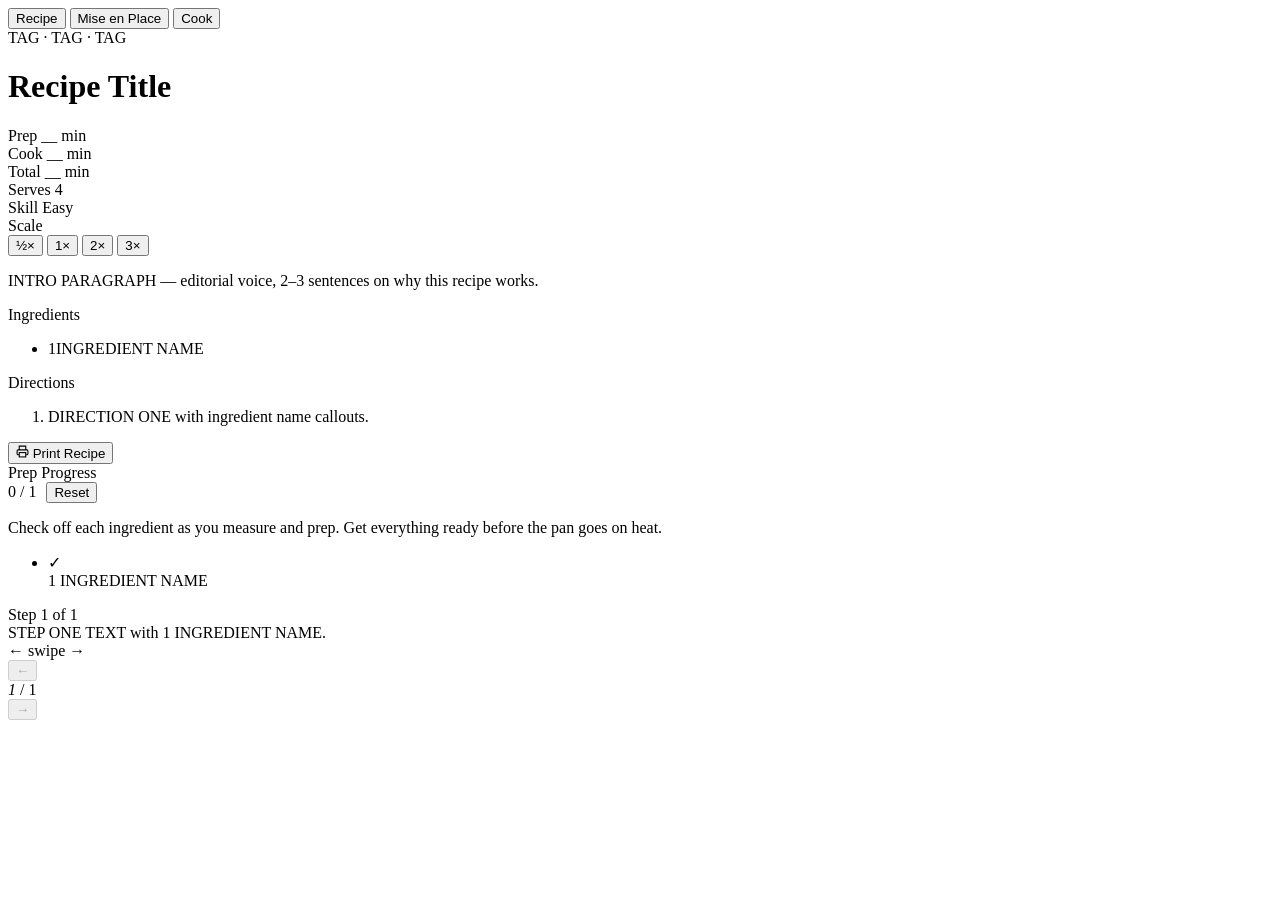
==== recipe-template.html @ c6fe4c6b "Add recipe template" ====
<!DOCTYPE html>
<html lang="en">
<head>
<meta charset="UTF-8">
<meta name="viewport" content="width=device-width, initial-scale=1.0, maximum-scale=1.0, user-scalable=no">
<title>RECIPE TITLE</title>
<link rel="preconnect" href="https://fonts.googleapis.com">
<link href="https://fonts.googleapis.com/css2?family=Playfair+Display:ital,wght@0,700;0,900;1,400;1,700&family=DM+Sans:wght@300;400;500&family=DM+Mono:wght@400;500&display=swap" rel="stylesheet">
<link rel="stylesheet" href="../style.css">
</head>
<body>

<!-- STICKY TABS -->
<div class="tabs">
  <button class="tab active" onclick="showTab('recipe')">Recipe</button>
  <button class="tab" onclick="showTab('mise')">Mise en Place</button>
  <button class="tab" onclick="showTab('cook')">Cook</button>
</div>

<!-- ══ RECIPE PANEL ══ -->
<div class="panel active" id="panel-recipe">
  <div class="recipe-title-block">
    <span class="recipe-tag">TAG · TAG · TAG</span>
    <h1 class="recipe-main-title">Recipe Title</h1>
    <div class="recipe-meta-row">
      <div class="meta-item">
        <span class="meta-label">Prep</span>
        <span class="meta-value">__ min</span>
      </div>
      <div class="meta-item">
        <span class="meta-label">Cook</span>
        <span class="meta-value">__ min</span>
      </div>
      <div class="meta-item">
        <span class="meta-label">Total</span>
        <span class="meta-value">__ min</span>
      </div>
      <div class="meta-item">
        <span class="meta-label">Serves</span>
        <span class="meta-value"><span id="serves-display">4</span></span>
      </div>
      <div class="meta-item">
        <span class="meta-label">Skill</span>
        <span class="meta-value">Easy</span>
      </div>
    </div>
    <div class="scale-row">
      <span class="scale-label">Scale</span>
      <div class="scale-pills">
        <button class="scale-pill" data-scale="0.5" onclick="setScale(0.5)">½×</button>
        <button class="scale-pill active" data-scale="1" onclick="setScale(1)">1×</button>
        <button class="scale-pill" data-scale="2" onclick="setScale(2)">2×</button>
        <button class="scale-pill" data-scale="3" onclick="setScale(3)">3×</button>
      </div>
    </div>
  </div>

  <div class="recipe-panel">
    <p class="intro-text">INTRO PARAGRAPH — editorial voice, 2–3 sentences on why this recipe works.</p>
    <div class="section-head">Ingredients</div>
    <ul class="ingredients-list" id="recipe-ing-list"></ul>
    <div class="section-head">Directions</div>
    <ol class="directions-list" id="recipe-dir-list"></ol>
    <button class="print-btn" onclick="window.print()">
      <svg width="13" height="13" viewBox="0 0 24 24" fill="none" stroke="currentColor" stroke-width="2"><path d="M6 9V2h12v7M6 18H4a2 2 0 01-2-2v-5a2 2 0 012-2h16a2 2 0 012 2v5a2 2 0 01-2 2h-2"/><rect x="6" y="14" width="12" height="8"/></svg>
      Print Recipe
    </button>
  </div>
</div>

<!-- ══ MISE EN PLACE PANEL ══ -->
<div class="panel" id="panel-mise">
  <div class="mise-panel">
    <div class="mise-progress-wrap">
      <div class="mise-progress-label">
        <span>Prep Progress</span>
        <div style="display:flex;align-items:center;gap:10px;">
          <span id="mise-count">0 / 0</span>
          <button class="mise-reset" onclick="resetMise()">Reset</button>
        </div>
      </div>
      <div class="mise-bar"><div class="mise-bar-fill" id="mise-bar-fill"></div></div>
    </div>
    <p class="mise-intro">Check off each ingredient as you measure and prep. Get everything ready before the pan goes on heat.</p>
    <ul class="mise-list" id="mise-list"></ul>
  </div>
</div>

<!-- ══ COOK PANEL ══ -->
<div class="panel" id="panel-cook">
  <div class="cook-panel">
    <div class="cook-progress-bar">
      <div class="cook-progress-fill" id="cook-progress-fill"></div>
    </div>
    <div class="cook-steps-container" id="cook-container">
      <div class="cook-steps-track" id="cook-track"></div>
      <div class="swipe-hint">← swipe →</div>
    </div>
    <div class="cook-nav">
      <button class="cook-nav-btn" id="cook-prev" onclick="cookNav(-1)" disabled>←</button>
      <div class="cook-step-counter"><em id="cook-cur">1</em> / <span id="cook-total">0</span></div>
      <button class="cook-nav-btn" id="cook-next" onclick="cookNav(1)">→</button>
    </div>
  </div>
</div>

<script>
// ═══════════════════════════════════════════════════════
// INGREDIENTS
// Each: { group, qty, unit, name }
// group: section heading — use "" if no groups
// qty:   base (1×) amount, always a number
// unit:  "tsp" | "tbsp" | "cup" | "oz" | "lb" | "cloves" | "handful" | "pinch" | "" (countable)
// name:  lowercase, include prep notes e.g. "garlic, minced"
// ═══════════════════════════════════════════════════════
const INGREDIENTS = [
  { group:"",  qty:1,   unit:"",     name:"INGREDIENT NAME" },
  // add more...
];

// ═══════════════════════════════════════════════════════
// COOK STEPS
// Array of steps; each step is an array of segments:
//   { t:"t", v:"plain text" }
//   { t:"i", i:INGREDIENT_INDEX, frac:1 }   frac = fraction of qty used in this step
//   { t:"s", v:"bold technique note" }
// ═══════════════════════════════════════════════════════
const COOK_STEPS = [
  [
    { t:"t", v:"STEP ONE TEXT with " },
    { t:"i", i:0, frac:1 },
    { t:"t", v:"." },
  ],
  // add more steps...
];

// ═══════════════════════════════════════════════════════
// DIRECTIONS (Recipe tab — static HTML, name callouts only, no quantities)
// ═══════════════════════════════════════════════════════
const DIRECTIONS = [
  `DIRECTION ONE with <span class="ing-inline">ingredient name</span> callouts.`,
  // add more...
];

// ═══════════════════════════════════════════════════════
// BASE SERVES — update to match recipe
// ═══════════════════════════════════════════════════════
const BASE_SERVES = 4;

// ─────────────────────────────────────────────────────
// BELOW THIS LINE: do not edit — shared recipe engine
// ─────────────────────────────────────────────────────
const FRACS = [[0.125,'⅛'],[0.25,'¼'],[0.333,'⅓'],[0.5,'½'],[0.667,'⅔'],[0.75,'¾']];

function toFrac(v) {
  if (v <= 0) return '—';
  if (v === Math.floor(v)) return String(v);
  const whole = Math.floor(v);
  const frac = +(v - whole).toFixed(3);
  for (const [f, sym] of FRACS) {
    if (Math.abs(frac - f) < 0.04) return (whole > 0 ? whole : '') + sym;
  }
  return Math.round(v * 10) / 10;
}

function isClean(v) {
  if (v === Math.floor(v)) return true;
  const frac = +(v - Math.floor(v)).toFixed(3);
  return FRACS.some(([f]) => Math.abs(frac - f) < 0.04);
}

function fmtQtyUnit(baseQty, baseUnit, sc) {
  let v = baseQty * sc;
  let unit = baseUnit;
  if (unit === 'tsp') {
    const asTbsp = v / 3;
    if (v >= 3 && isClean(asTbsp)) { v = asTbsp; unit = 'tbsp'; }
  }
  if (unit === 'tbsp') {
    const asCups = v / 16;
    if (v >= 4 && isClean(asCups)) { v = asCups; unit = 'cup'; }
  }
  return { qty: toFrac(v), unit };
}

function ingSpan(i, frac) {
  const ing = INGREDIENTS[i];
  const { qty, unit } = fmtQtyUnit(ing.qty * (frac ?? 1), ing.unit, scale);
  const unitStr = unit ? ` ${unit}` : '';
  return `<span class="ing-inline">${qty}${unitStr} ${ing.name}</span>`;
}

let scale = 1;
let currentStep = 0;
let miseChecked = new Set();

function renderRecipeIng() {
  let html = '', lastGroup = '';
  INGREDIENTS.forEach(ing => {
    if (ing.group && ing.group !== lastGroup) {
      html += `<li class="ing-group-title">${ing.group}</li>`;
      lastGroup = ing.group;
    }
    const { qty, unit } = fmtQtyUnit(ing.qty, ing.unit, scale);
    const unitStr = unit ? ` ${unit}` : '';
    html += `<li class="ing-item"><span class="ing-qty">${qty}${unitStr}</span><span>${ing.name}</span></li>`;
  });
  document.getElementById('recipe-ing-list').innerHTML = html;
}

function renderDirections() {
  document.getElementById('recipe-dir-list').innerHTML =
    DIRECTIONS.map(d => `<li class="dir-item"><div>${d}</div></li>`).join('');
}

function renderMise() {
  document.getElementById('mise-list').innerHTML = INGREDIENTS.map((ing, i) => {
    const { qty, unit } = fmtQtyUnit(ing.qty, ing.unit, scale);
    const unitStr = unit ? ` ${unit}` : '';
    const chk = miseChecked.has(i);
    return `<li class="mise-item${chk ? ' checked' : ''}" onclick="toggleMise(${i})">
      <div class="mise-check"><span class="mise-check-icon">✓</span></div>
      <div class="mise-text"><span class="mise-qty">${qty}${unitStr}</span> ${ing.name}</div>
    </li>`;
  }).join('');
  const done = miseChecked.size, total = INGREDIENTS.length;
  document.getElementById('mise-count').textContent = `${done} / ${total}`;
  document.getElementById('mise-bar-fill').style.width = `${(done/total)*100}%`;
}

function toggleMise(i) {
  miseChecked.has(i) ? miseChecked.delete(i) : miseChecked.add(i);
  renderMise();
}

function resetMise() {
  miseChecked.clear();
  renderMise();
}

function buildStepHtml(segments) {
  return segments.map(seg => {
    if (seg.t === 't') return seg.v;
    if (seg.t === 's') return `<strong>${seg.v}</strong>`;
    if (seg.t === 'i') return ingSpan(seg.i, seg.frac);
    return '';
  }).join('');
}

function renderCookSteps() {
  const n = COOK_STEPS.length;
  document.getElementById('cook-track').innerHTML = COOK_STEPS.map((segs, i) =>
    `<div class="cook-step">
      <div class="cook-step-label">Step ${i+1} of ${n}</div>
      <div class="cook-step-text">${buildStepHtml(segs)}</div>
    </div>`
  ).join('');
  document.getElementById('cook-total').textContent = n;
  updateCookUI();
}

function cookNav(dir) {
  currentStep = Math.max(0, Math.min(COOK_STEPS.length - 1, currentStep + dir));
  updateCookUI();
}

function updateCookUI() {
  document.getElementById('cook-track').style.transform = `translateX(${-currentStep * 100}%)`;
  document.getElementById('cook-cur').textContent = currentStep + 1;
  document.getElementById('cook-progress-fill').style.width =
    `${((currentStep+1) / COOK_STEPS.length) * 100}%`;
  document.getElementById('cook-prev').disabled = currentStep === 0;
  document.getElementById('cook-next').disabled = currentStep === COOK_STEPS.length - 1;
}

let touchStartX = 0;
document.getElementById('cook-container').addEventListener('touchstart', e => {
  touchStartX = e.touches[0].clientX;
}, { passive: true });
document.getElementById('cook-container').addEventListener('touchend', e => {
  const dx = e.changedTouches[0].clientX - touchStartX;
  if (Math.abs(dx) > 40) cookNav(dx < 0 ? 1 : -1);
}, { passive: true });

function setScale(s) {
  scale = s;
  document.querySelectorAll('.scale-pill').forEach(p =>
    p.classList.toggle('active', parseFloat(p.dataset.scale) === s)
  );
  document.getElementById('serves-display').textContent = Math.round(BASE_SERVES * s);
  renderRecipeIng();
  renderMise();
  renderCookSteps();
}

function showTab(name) {
  const names = ['recipe','mise','cook'];
  document.querySelectorAll('.tab').forEach((t, i) => t.classList.toggle('active', names[i] === name));
  document.querySelectorAll('.panel').forEach(p => p.classList.remove('active'));
  document.getElementById('panel-' + name).classList.add('active');
}

renderRecipeIng();
renderDirections();
renderMise();
renderCookSteps();
</script>
</body>
</html>
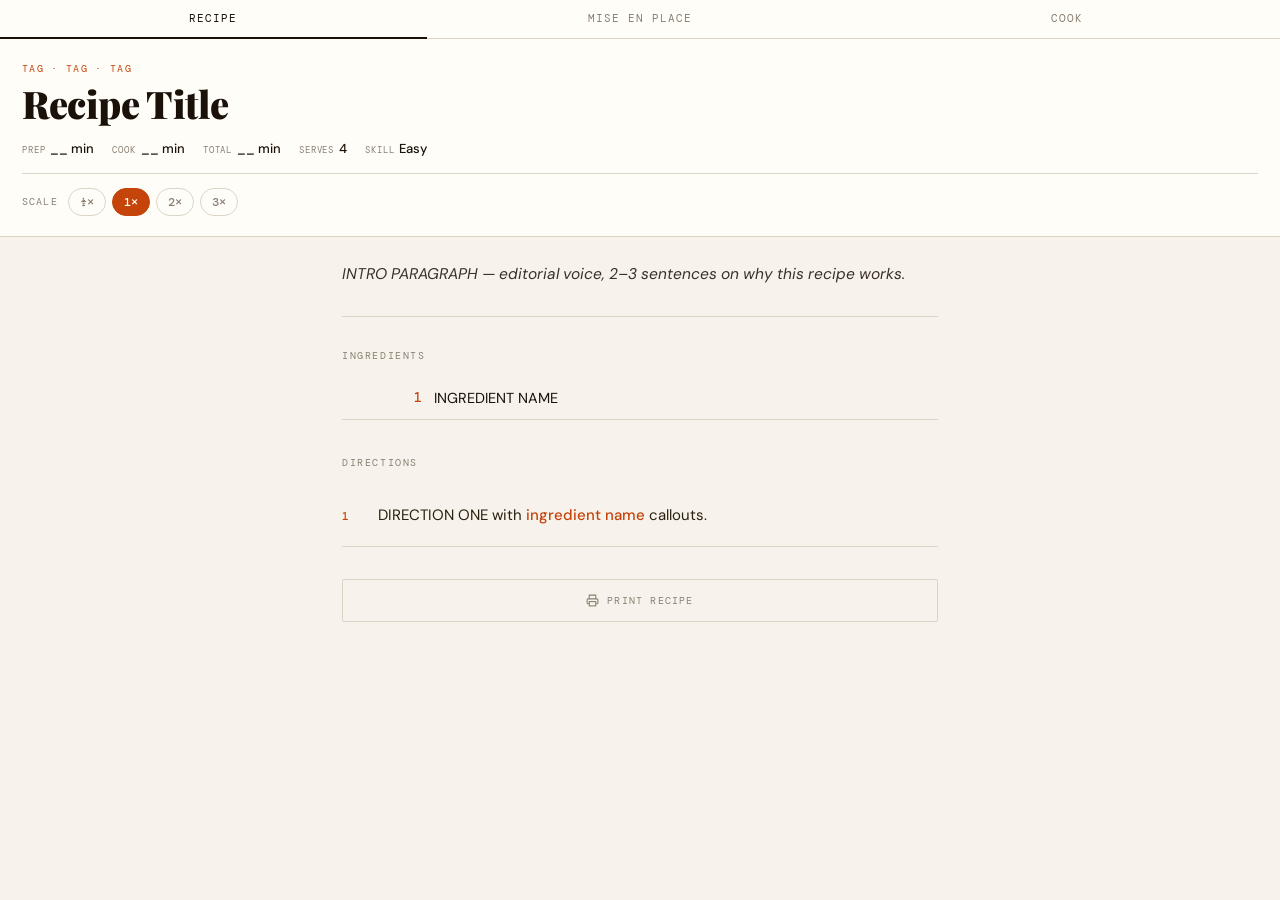
==== commit ea595158: "Fix template: self-contained styles, remove ../style.css dependency" ====
--- a/recipe-template.html
+++ b/recipe-template.html
@@ -6,7 +6,426 @@
 <title>RECIPE TITLE</title>
 <link rel="preconnect" href="https://fonts.googleapis.com">
 <link href="https://fonts.googleapis.com/css2?family=Playfair+Display:ital,wght@0,700;0,900;1,400;1,700&family=DM+Sans:wght@300;400;500&family=DM+Mono:wght@400;500&display=swap" rel="stylesheet">
-<link rel="stylesheet" href="../style.css">
+<style>
+  *, *::before, *::after { box-sizing: border-box; margin: 0; padding: 0; }
+
+  :root {
+    --cream: #f7f3ec;
+    --ink: #1a1208;
+    --rust: #c4440a;
+    --rust-light: #e8623a;
+    --warm-gray: #8a7f72;
+    --border: #ddd5c4;
+    --white: #fffdf8;
+    --step-bg: #161009;
+  }
+
+  html, body {
+    background: var(--cream);
+    font-family: 'DM Sans', sans-serif;
+    color: var(--ink);
+    overflow-x: hidden;
+  }
+
+  /* ── STICKY TABS (one line only) ── */
+  .tabs {
+    position: sticky;
+    top: 0;
+    z-index: 100;
+    background: var(--white);
+    border-bottom: 1px solid var(--border);
+    display: flex;
+  }
+
+  .tab {
+    flex: 1;
+    padding: 12px 8px;
+    text-align: center;
+    font-family: 'DM Mono', monospace;
+    font-size: 10.5px;
+    letter-spacing: 0.1em;
+    text-transform: uppercase;
+    color: var(--warm-gray);
+    cursor: pointer;
+    border-bottom: 2px solid transparent;
+    margin-bottom: -1px;
+    transition: all 0.2s;
+    background: none;
+    border-top: none; border-left: none; border-right: none;
+    user-select: none;
+  }
+
+  .tab.active { color: var(--ink); border-bottom-color: var(--ink); }
+
+  /* ── RECIPE PAGE HEADER (inside Recipe panel) ── */
+  .recipe-title-block {
+    padding: 24px 22px 20px;
+    border-bottom: 1px solid var(--border);
+    background: var(--white);
+  }
+
+  .recipe-tag {
+    font-family: 'DM Mono', monospace;
+    font-size: 9.5px;
+    letter-spacing: 0.14em;
+    text-transform: uppercase;
+    color: var(--rust);
+    margin-bottom: 8px;
+    display: block;
+  }
+
+  .recipe-main-title {
+    font-family: 'Playfair Display', serif;
+    font-weight: 900;
+    font-size: clamp(26px, 7.5vw, 38px);
+    line-height: 1.08;
+    color: var(--ink);
+    letter-spacing: -0.4px;
+    margin-bottom: 16px;
+  }
+
+  .recipe-meta-row {
+    display: flex;
+    gap: 18px;
+    align-items: baseline;
+    margin-bottom: 16px;
+    flex-wrap: wrap;
+  }
+
+  .meta-item {
+    display: flex;
+    align-items: baseline;
+    gap: 5px;
+  }
+
+  .meta-label {
+    font-family: 'DM Mono', monospace;
+    font-size: 8.5px;
+    letter-spacing: 0.1em;
+    text-transform: uppercase;
+    color: var(--warm-gray);
+  }
+
+  .meta-value {
+    font-size: 13px;
+    font-weight: 500;
+    color: var(--ink);
+  }
+
+  .scale-row {
+    display: flex;
+    align-items: center;
+    gap: 10px;
+    padding-top: 14px;
+    border-top: 1px solid var(--border);
+  }
+
+  .scale-label {
+    font-family: 'DM Mono', monospace;
+    font-size: 9.5px;
+    letter-spacing: 0.12em;
+    text-transform: uppercase;
+    color: var(--warm-gray);
+  }
+
+  .scale-pills { display: flex; gap: 6px; }
+
+  .scale-pill {
+    padding: 5px 11px;
+    border: 1px solid var(--border);
+    border-radius: 14px;
+    background: transparent;
+    font-family: 'DM Mono', monospace;
+    font-size: 12px;
+    font-weight: 500;
+    color: var(--warm-gray);
+    cursor: pointer;
+    transition: all 0.15s;
+  }
+
+  .scale-pill.active {
+    border-color: var(--rust);
+    background: var(--rust);
+    color: white;
+  }
+
+  /* ── PANELS ── */
+  .panel { display: none; }
+  .panel.active { display: block; }
+
+  /* ── RECIPE PANEL ── */
+  .recipe-panel {
+    padding: 24px 22px 56px;
+    max-width: 640px;
+    margin: 0 auto;
+  }
+
+  .intro-text {
+    font-size: 15.5px;
+    line-height: 1.72;
+    color: #3a3028;
+    margin-bottom: 32px;
+    font-style: italic;
+    padding-bottom: 28px;
+    border-bottom: 1px solid var(--border);
+  }
+
+  .section-head {
+    font-family: 'DM Mono', monospace;
+    font-size: 10px;
+    letter-spacing: 0.16em;
+    text-transform: uppercase;
+    color: var(--warm-gray);
+    margin-bottom: 16px;
+  }
+
+  .ingredients-list { list-style: none; margin-bottom: 36px; }
+
+  .ing-group-title {
+    font-family: 'Playfair Display', serif;
+    font-style: italic;
+    font-size: 16px;
+    color: var(--ink);
+    margin: 24px 0 8px;
+    padding-bottom: 6px;
+    border-bottom: 1px solid var(--border);
+  }
+
+  .ing-item {
+    display: grid;
+    grid-template-columns: 80px 1fr;
+    gap: 12px;
+    padding: 10px 0;
+    border-bottom: 1px solid var(--border);
+    font-size: 14.5px;
+    line-height: 1.45;
+  }
+
+  .ing-qty {
+    font-family: 'DM Mono', monospace;
+    font-size: 12.5px;
+    font-weight: 500;
+    color: var(--rust);
+    text-align: right;
+    padding-top: 1px;
+  }
+
+  .directions-list { list-style: none; counter-reset: step; }
+
+  .dir-item {
+    counter-increment: step;
+    display: grid;
+    grid-template-columns: 20px 1fr;
+    gap: 16px;
+    padding: 18px 0;
+    border-bottom: 1px solid var(--border);
+    font-size: 15px;
+    line-height: 1.7;
+    color: #2a200f;
+  }
+
+  .dir-item::before {
+    content: counter(step);
+    font-family: 'DM Mono', monospace;
+    font-size: 11px;
+    font-weight: 500;
+    color: var(--rust);
+    padding-top: 4px;
+    letter-spacing: 0.02em;
+  }
+
+  .ing-inline { font-weight: 500; color: var(--rust); }
+
+  .print-btn {
+    display: flex;
+    align-items: center;
+    justify-content: center;
+    gap: 8px;
+    width: 100%;
+    margin-top: 32px;
+    padding: 14px;
+    border: 1px solid var(--border);
+    border-radius: 2px;
+    background: transparent;
+    font-family: 'DM Mono', monospace;
+    font-size: 10px;
+    letter-spacing: 0.12em;
+    text-transform: uppercase;
+    color: var(--warm-gray);
+    cursor: pointer;
+    transition: all 0.2s;
+  }
+  .print-btn:hover { border-color: var(--ink); color: var(--ink); }
+
+  /* ── MISE EN PLACE ── */
+  .mise-panel {
+    padding: 24px 22px 56px;
+    max-width: 640px;
+    margin: 0 auto;
+  }
+
+  .mise-progress-wrap { margin-bottom: 24px; }
+
+  .mise-progress-label {
+    display: flex;
+    justify-content: space-between;
+    font-family: 'DM Mono', monospace;
+    font-size: 10px;
+    letter-spacing: 0.1em;
+    text-transform: uppercase;
+    color: var(--warm-gray);
+    margin-bottom: 8px;
+  }
+
+  .mise-bar { height: 2px; background: var(--border); border-radius: 2px; overflow: hidden; }
+  .mise-bar-fill {
+    height: 100%; background: var(--rust); border-radius: 2px;
+    transition: width 0.3s ease; width: 0%;
+  }
+
+  .mise-reset {
+    background: none;
+    border: 1px solid var(--border);
+    border-radius: 2px;
+    font-family: 'DM Mono', monospace;
+    font-size: 9.5px;
+    letter-spacing: 0.1em;
+    text-transform: uppercase;
+    color: var(--warm-gray);
+    padding: 4px 10px;
+    cursor: pointer;
+    transition: all 0.15s;
+  }
+  .mise-reset:hover { border-color: var(--rust); color: var(--rust); }
+
+  .mise-intro {
+    font-size: 13.5px; line-height: 1.65; color: var(--warm-gray);
+    margin-bottom: 20px; font-style: italic;
+  }
+
+  .mise-list { list-style: none; }
+
+  .mise-item {
+    display: flex; align-items: center; gap: 14px;
+    padding: 13px 0; border-bottom: 1px solid var(--border);
+    cursor: pointer; transition: opacity 0.25s;
+  }
+
+  .mise-item.checked { opacity: 0.38; }
+
+  .mise-check {
+    width: 20px; height: 20px; border-radius: 50%;
+    border: 1.5px solid var(--border); flex-shrink: 0;
+    display: flex; align-items: center; justify-content: center;
+    transition: all 0.2s;
+  }
+
+  .mise-item.checked .mise-check { background: var(--rust); border-color: var(--rust); }
+  .mise-check-icon { display: none; color: white; font-size: 11px; }
+  .mise-item.checked .mise-check-icon { display: block; }
+
+  .mise-text { flex: 1; font-size: 15px; line-height: 1.4; }
+  .mise-qty { font-family: 'DM Mono', monospace; font-size: 12px; color: var(--rust); }
+  .mise-item.checked .mise-text { text-decoration: line-through; }
+
+  /* ── COOK PANEL ── */
+  .cook-panel {
+    background: var(--step-bg);
+    min-height: calc(100svh - 45px); /* 45px = tab bar height */
+    display: flex;
+    flex-direction: column;
+  }
+
+  .cook-progress-bar { height: 2px; background: rgba(255,255,255,0.08); }
+  .cook-progress-fill { height: 100%; background: var(--rust-light); transition: width 0.4s ease; }
+
+  .cook-steps-container {
+    flex: 1;
+    position: relative; overflow: hidden;
+    touch-action: pan-y;
+  }
+
+  .cook-steps-track {
+    display: flex;
+    transition: transform 0.32s cubic-bezier(0.25,0.46,0.45,0.94);
+  }
+
+  .cook-step {
+    min-width: 100%;
+    padding: 32px 28px 28px;
+    user-select: none;
+  }
+
+  .cook-step-label {
+    font-family: 'DM Mono', monospace;
+    font-size: 14px; letter-spacing: 0.08em;
+    color: var(--rust-light); margin-bottom: 18px;
+    font-weight: 500;
+  }
+
+  .cook-step-text {
+    font-family: 'Playfair Display', serif;
+    font-size: clamp(19px, 5vw, 26px);
+    line-height: 1.65; color: #f0ebe0;
+    font-weight: 400; font-style: italic;
+  }
+
+  .cook-step-text .ing-inline {
+    color: var(--rust-light);
+    font-style: normal; font-weight: 700;
+    font-family: 'DM Sans', sans-serif;
+    font-size: 0.88em;
+  }
+
+  .cook-step-text strong { font-style: normal; color: white; font-family: 'DM Sans', sans-serif; font-size: 0.9em; }
+
+  .cook-nav {
+    display: flex; align-items: center; justify-content: space-between;
+    padding: 16px 24px 28px;
+    border-top: 1px solid rgba(255,255,255,0.07);
+    background: var(--step-bg);
+    position: sticky;
+    bottom: 0;
+  }
+
+  .cook-nav-btn {
+    width: 44px; height: 44px; border-radius: 50%;
+    border: 1px solid rgba(255,255,255,0.18);
+    background: transparent; color: rgba(255,255,255,0.6);
+    font-size: 18px; cursor: pointer;
+    display: flex; align-items: center; justify-content: center;
+    transition: all 0.18s;
+  }
+
+  .cook-nav-btn:hover:not(:disabled) { border-color: var(--rust-light); color: var(--rust-light); }
+  .cook-nav-btn:disabled { opacity: 0.18; cursor: default; }
+
+  .cook-step-counter {
+    font-family: 'DM Mono', monospace; font-size: 11px;
+    letter-spacing: 0.1em; color: rgba(255,255,255,0.3);
+  }
+
+  .cook-step-counter em { color: var(--rust-light); font-style: normal; }
+
+  .swipe-hint {
+    position: absolute; bottom: 80px; left: 0; right: 0;
+    text-align: center;
+    font-family: 'DM Mono', monospace; font-size: 9px;
+    letter-spacing: 0.14em; text-transform: uppercase;
+    color: rgba(255,255,255,0.15); pointer-events: none;
+    animation: fadeOut 4s ease forwards 1s;
+  }
+
+  @keyframes fadeOut { 0%,70% { opacity: 1; } 100% { opacity: 0; } }
+
+  @media print {
+    .tabs, .recipe-title-block .scale-row, .print-btn { display: none !important; }
+    .panel { display: block !important; }
+    .cook-panel { background: white !important; }
+    .cook-step-text { color: black !important; font-style: normal; }
+    .cook-steps-track { flex-direction: column; transform: none !important; }
+  }
+</style>
 </head>
 <body>
 
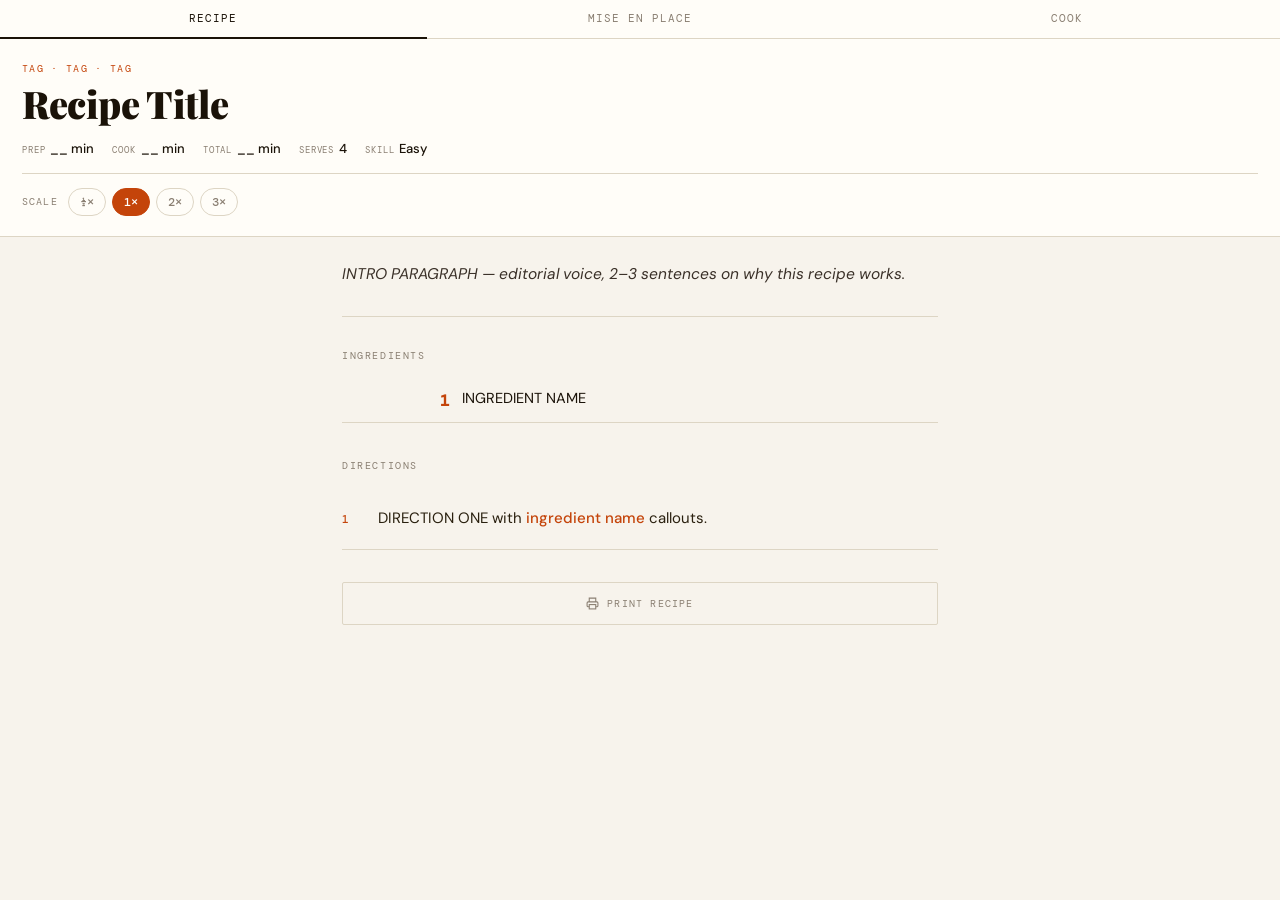
==== commit 6f80168b: "Add hero image placeholder and recipes.js load to template" ====
--- a/recipe-template.html
+++ b/recipe-template.html
@@ -4,428 +4,16 @@
 <meta charset="UTF-8">
 <meta name="viewport" content="width=device-width, initial-scale=1.0, maximum-scale=1.0, user-scalable=no">
 <title>RECIPE TITLE</title>
+<link rel="apple-touch-icon" href="/apple-touch-icon.png">
+<link rel="icon" href="/favicon.ico" sizes="any">
+<link rel="icon" type="image/png" href="/favicon-32x32.png" sizes="32x32">
 <link rel="preconnect" href="https://fonts.googleapis.com">
 <link href="https://fonts.googleapis.com/css2?family=Playfair+Display:ital,wght@0,700;0,900;1,400;1,700&family=DM+Sans:wght@300;400;500&family=DM+Mono:wght@400;500&display=swap" rel="stylesheet">
-<style>
-  *, *::before, *::after { box-sizing: border-box; margin: 0; padding: 0; }
-
-  :root {
-    --cream: #f7f3ec;
-    --ink: #1a1208;
-    --rust: #c4440a;
-    --rust-light: #e8623a;
-    --warm-gray: #8a7f72;
-    --border: #ddd5c4;
-    --white: #fffdf8;
-    --step-bg: #161009;
-  }
-
-  html, body {
-    background: var(--cream);
-    font-family: 'DM Sans', sans-serif;
-    color: var(--ink);
-    overflow-x: hidden;
-  }
-
-  /* ── STICKY TABS (one line only) ── */
-  .tabs {
-    position: sticky;
-    top: 0;
-    z-index: 100;
-    background: var(--white);
-    border-bottom: 1px solid var(--border);
-    display: flex;
-  }
-
-  .tab {
-    flex: 1;
-    padding: 12px 8px;
-    text-align: center;
-    font-family: 'DM Mono', monospace;
-    font-size: 10.5px;
-    letter-spacing: 0.1em;
-    text-transform: uppercase;
-    color: var(--warm-gray);
-    cursor: pointer;
-    border-bottom: 2px solid transparent;
-    margin-bottom: -1px;
-    transition: all 0.2s;
-    background: none;
-    border-top: none; border-left: none; border-right: none;
-    user-select: none;
-  }
-
-  .tab.active { color: var(--ink); border-bottom-color: var(--ink); }
-
-  /* ── RECIPE PAGE HEADER (inside Recipe panel) ── */
-  .recipe-title-block {
-    padding: 24px 22px 20px;
-    border-bottom: 1px solid var(--border);
-    background: var(--white);
-  }
-
-  .recipe-tag {
-    font-family: 'DM Mono', monospace;
-    font-size: 9.5px;
-    letter-spacing: 0.14em;
-    text-transform: uppercase;
-    color: var(--rust);
-    margin-bottom: 8px;
-    display: block;
-  }
-
-  .recipe-main-title {
-    font-family: 'Playfair Display', serif;
-    font-weight: 900;
-    font-size: clamp(26px, 7.5vw, 38px);
-    line-height: 1.08;
-    color: var(--ink);
-    letter-spacing: -0.4px;
-    margin-bottom: 16px;
-  }
-
-  .recipe-meta-row {
-    display: flex;
-    gap: 18px;
-    align-items: baseline;
-    margin-bottom: 16px;
-    flex-wrap: wrap;
-  }
-
-  .meta-item {
-    display: flex;
-    align-items: baseline;
-    gap: 5px;
-  }
-
-  .meta-label {
-    font-family: 'DM Mono', monospace;
-    font-size: 8.5px;
-    letter-spacing: 0.1em;
-    text-transform: uppercase;
-    color: var(--warm-gray);
-  }
-
-  .meta-value {
-    font-size: 13px;
-    font-weight: 500;
-    color: var(--ink);
-  }
-
-  .scale-row {
-    display: flex;
-    align-items: center;
-    gap: 10px;
-    padding-top: 14px;
-    border-top: 1px solid var(--border);
-  }
-
-  .scale-label {
-    font-family: 'DM Mono', monospace;
-    font-size: 9.5px;
-    letter-spacing: 0.12em;
-    text-transform: uppercase;
-    color: var(--warm-gray);
-  }
-
-  .scale-pills { display: flex; gap: 6px; }
-
-  .scale-pill {
-    padding: 5px 11px;
-    border: 1px solid var(--border);
-    border-radius: 14px;
-    background: transparent;
-    font-family: 'DM Mono', monospace;
-    font-size: 12px;
-    font-weight: 500;
-    color: var(--warm-gray);
-    cursor: pointer;
-    transition: all 0.15s;
-  }
-
-  .scale-pill.active {
-    border-color: var(--rust);
-    background: var(--rust);
-    color: white;
-  }
-
-  /* ── PANELS ── */
-  .panel { display: none; }
-  .panel.active { display: block; }
-
-  /* ── RECIPE PANEL ── */
-  .recipe-panel {
-    padding: 24px 22px 56px;
-    max-width: 640px;
-    margin: 0 auto;
-  }
-
-  .intro-text {
-    font-size: 15.5px;
-    line-height: 1.72;
-    color: #3a3028;
-    margin-bottom: 32px;
-    font-style: italic;
-    padding-bottom: 28px;
-    border-bottom: 1px solid var(--border);
-  }
-
-  .section-head {
-    font-family: 'DM Mono', monospace;
-    font-size: 10px;
-    letter-spacing: 0.16em;
-    text-transform: uppercase;
-    color: var(--warm-gray);
-    margin-bottom: 16px;
-  }
-
-  .ingredients-list { list-style: none; margin-bottom: 36px; }
-
-  .ing-group-title {
-    font-family: 'Playfair Display', serif;
-    font-style: italic;
-    font-size: 16px;
-    color: var(--ink);
-    margin: 24px 0 8px;
-    padding-bottom: 6px;
-    border-bottom: 1px solid var(--border);
-  }
-
-  .ing-item {
-    display: grid;
-    grid-template-columns: 80px 1fr;
-    gap: 12px;
-    padding: 10px 0;
-    border-bottom: 1px solid var(--border);
-    font-size: 14.5px;
-    line-height: 1.45;
-  }
-
-  .ing-qty {
-    font-family: 'DM Mono', monospace;
-    font-size: 12.5px;
-    font-weight: 500;
-    color: var(--rust);
-    text-align: right;
-    padding-top: 1px;
-  }
-
-  .directions-list { list-style: none; counter-reset: step; }
-
-  .dir-item {
-    counter-increment: step;
-    display: grid;
-    grid-template-columns: 20px 1fr;
-    gap: 16px;
-    padding: 18px 0;
-    border-bottom: 1px solid var(--border);
-    font-size: 15px;
-    line-height: 1.7;
-    color: #2a200f;
-  }
-
-  .dir-item::before {
-    content: counter(step);
-    font-family: 'DM Mono', monospace;
-    font-size: 11px;
-    font-weight: 500;
-    color: var(--rust);
-    padding-top: 4px;
-    letter-spacing: 0.02em;
-  }
-
-  .ing-inline { font-weight: 500; color: var(--rust); }
-
-  .print-btn {
-    display: flex;
-    align-items: center;
-    justify-content: center;
-    gap: 8px;
-    width: 100%;
-    margin-top: 32px;
-    padding: 14px;
-    border: 1px solid var(--border);
-    border-radius: 2px;
-    background: transparent;
-    font-family: 'DM Mono', monospace;
-    font-size: 10px;
-    letter-spacing: 0.12em;
-    text-transform: uppercase;
-    color: var(--warm-gray);
-    cursor: pointer;
-    transition: all 0.2s;
-  }
-  .print-btn:hover { border-color: var(--ink); color: var(--ink); }
-
-  /* ── MISE EN PLACE ── */
-  .mise-panel {
-    padding: 24px 22px 56px;
-    max-width: 640px;
-    margin: 0 auto;
-  }
-
-  .mise-progress-wrap { margin-bottom: 24px; }
-
-  .mise-progress-label {
-    display: flex;
-    justify-content: space-between;
-    font-family: 'DM Mono', monospace;
-    font-size: 10px;
-    letter-spacing: 0.1em;
-    text-transform: uppercase;
-    color: var(--warm-gray);
-    margin-bottom: 8px;
-  }
-
-  .mise-bar { height: 2px; background: var(--border); border-radius: 2px; overflow: hidden; }
-  .mise-bar-fill {
-    height: 100%; background: var(--rust); border-radius: 2px;
-    transition: width 0.3s ease; width: 0%;
-  }
-
-  .mise-reset {
-    background: none;
-    border: 1px solid var(--border);
-    border-radius: 2px;
-    font-family: 'DM Mono', monospace;
-    font-size: 9.5px;
-    letter-spacing: 0.1em;
-    text-transform: uppercase;
-    color: var(--warm-gray);
-    padding: 4px 10px;
-    cursor: pointer;
-    transition: all 0.15s;
-  }
-  .mise-reset:hover { border-color: var(--rust); color: var(--rust); }
-
-  .mise-intro {
-    font-size: 13.5px; line-height: 1.65; color: var(--warm-gray);
-    margin-bottom: 20px; font-style: italic;
-  }
-
-  .mise-list { list-style: none; }
-
-  .mise-item {
-    display: flex; align-items: center; gap: 14px;
-    padding: 13px 0; border-bottom: 1px solid var(--border);
-    cursor: pointer; transition: opacity 0.25s;
-  }
-
-  .mise-item.checked { opacity: 0.38; }
-
-  .mise-check {
-    width: 20px; height: 20px; border-radius: 50%;
-    border: 1.5px solid var(--border); flex-shrink: 0;
-    display: flex; align-items: center; justify-content: center;
-    transition: all 0.2s;
-  }
-
-  .mise-item.checked .mise-check { background: var(--rust); border-color: var(--rust); }
-  .mise-check-icon { display: none; color: white; font-size: 11px; }
-  .mise-item.checked .mise-check-icon { display: block; }
-
-  .mise-text { flex: 1; font-size: 15px; line-height: 1.4; }
-  .mise-qty { font-family: 'DM Mono', monospace; font-size: 12px; color: var(--rust); }
-  .mise-item.checked .mise-text { text-decoration: line-through; }
-
-  /* ── COOK PANEL ── */
-  .cook-panel {
-    background: var(--step-bg);
-    min-height: calc(100svh - 45px); /* 45px = tab bar height */
-    display: flex;
-    flex-direction: column;
-  }
-
-  .cook-progress-bar { height: 2px; background: rgba(255,255,255,0.08); }
-  .cook-progress-fill { height: 100%; background: var(--rust-light); transition: width 0.4s ease; }
-
-  .cook-steps-container {
-    flex: 1;
-    position: relative; overflow: hidden;
-    touch-action: pan-y;
-  }
-
-  .cook-steps-track {
-    display: flex;
-    transition: transform 0.32s cubic-bezier(0.25,0.46,0.45,0.94);
-  }
-
-  .cook-step {
-    min-width: 100%;
-    padding: 32px 28px 28px;
-    user-select: none;
-  }
-
-  .cook-step-label {
-    font-family: 'DM Mono', monospace;
-    font-size: 14px; letter-spacing: 0.08em;
-    color: var(--rust-light); margin-bottom: 18px;
-    font-weight: 500;
-  }
-
-  .cook-step-text {
-    font-family: 'Playfair Display', serif;
-    font-size: clamp(19px, 5vw, 26px);
-    line-height: 1.65; color: #f0ebe0;
-    font-weight: 400; font-style: italic;
-  }
-
-  .cook-step-text .ing-inline {
-    color: var(--rust-light);
-    font-style: normal; font-weight: 700;
-    font-family: 'DM Sans', sans-serif;
-    font-size: 0.88em;
-  }
-
-  .cook-step-text strong { font-style: normal; color: white; font-family: 'DM Sans', sans-serif; font-size: 0.9em; }
-
-  .cook-nav {
-    display: flex; align-items: center; justify-content: space-between;
-    padding: 16px 24px 28px;
-    border-top: 1px solid rgba(255,255,255,0.07);
-    background: var(--step-bg);
-    position: sticky;
-    bottom: 0;
-  }
-
-  .cook-nav-btn {
-    width: 44px; height: 44px; border-radius: 50%;
-    border: 1px solid rgba(255,255,255,0.18);
-    background: transparent; color: rgba(255,255,255,0.6);
-    font-size: 18px; cursor: pointer;
-    display: flex; align-items: center; justify-content: center;
-    transition: all 0.18s;
-  }
-
-  .cook-nav-btn:hover:not(:disabled) { border-color: var(--rust-light); color: var(--rust-light); }
-  .cook-nav-btn:disabled { opacity: 0.18; cursor: default; }
-
-  .cook-step-counter {
-    font-family: 'DM Mono', monospace; font-size: 11px;
-    letter-spacing: 0.1em; color: rgba(255,255,255,0.3);
-  }
-
-  .cook-step-counter em { color: var(--rust-light); font-style: normal; }
-
-  .swipe-hint {
-    position: absolute; bottom: 80px; left: 0; right: 0;
-    text-align: center;
-    font-family: 'DM Mono', monospace; font-size: 9px;
-    letter-spacing: 0.14em; text-transform: uppercase;
-    color: rgba(255,255,255,0.15); pointer-events: none;
-    animation: fadeOut 4s ease forwards 1s;
-  }
-
-  @keyframes fadeOut { 0%,70% { opacity: 1; } 100% { opacity: 0; } }
-
-  @media print {
-    .tabs, .recipe-title-block .scale-row, .print-btn { display: none !important; }
-    .panel { display: block !important; }
-    .cook-panel { background: white !important; }
-    .cook-step-text { color: black !important; font-style: normal; }
-    .cook-steps-track { flex-direction: column; transform: none !important; }
-  }
-</style>
+<!-- NOTE: this template lives at repo root but is designed to be copied into
+     recipes/[new-slug].html. Paths below (../style.css, ../recipe-engine.js)
+     are correct for that destination, not for previewing the template in
+     place at the root. Copy it into recipes/ before opening in a browser. -->
+<link rel="stylesheet" href="../style.css">
 </head>
 <body>
 
@@ -473,8 +61,9 @@
       </div>
     </div>
   </div>
-
+  <div class="recipe-hero" id="recipe-hero"></div>
   <div class="recipe-panel">
+    <p class="recipe-source" id="recipe-source"></p>
     <p class="intro-text">INTRO PARAGRAPH — editorial voice, 2–3 sentences on why this recipe works.</p>
     <div class="section-head">Ingredients</div>
     <ul class="ingredients-list" id="recipe-ing-list"></ul>
@@ -534,6 +123,8 @@
 // ═══════════════════════════════════════════════════════
 const INGREDIENTS = [
   { group:"",  qty:1,   unit:"",     name:"INGREDIENT NAME" },
+  // Non-scalable example (e.g. "salt to taste") — qty/unit are ignored, label displays instead:
+  // { group:"", qty:0, unit:"", name:"Salt", scalable:false, label:"To taste" },
   // add more...
 ];
 
@@ -562,167 +153,24 @@
 ];
 
 // ═══════════════════════════════════════════════════════
+// SOURCE — optional. Plain text ("Grandma Neely") or a URL
+// (auto-shortened to just the domain when displayed). Leave "" to omit.
+// ═══════════════════════════════════════════════════════
+const SOURCE = "";
+
+// ═══════════════════════════════════════════════════════
 // BASE SERVES — update to match recipe
 // ═══════════════════════════════════════════════════════
 const BASE_SERVES = 4;
-
-// ─────────────────────────────────────────────────────
-// BELOW THIS LINE: do not edit — shared recipe engine
-// ─────────────────────────────────────────────────────
-const FRACS = [[0.125,'⅛'],[0.25,'¼'],[0.333,'⅓'],[0.5,'½'],[0.667,'⅔'],[0.75,'¾']];
-
-function toFrac(v) {
-  if (v <= 0) return '—';
-  if (v === Math.floor(v)) return String(v);
-  const whole = Math.floor(v);
-  const frac = +(v - whole).toFixed(3);
-  for (const [f, sym] of FRACS) {
-    if (Math.abs(frac - f) < 0.04) return (whole > 0 ? whole : '') + sym;
+</script>
+<script src="../recipes.js"></script>
+<script src="../recipe-engine.js"></script>
+<script>
+  if ('serviceWorker' in navigator) {
+    window.addEventListener('load', () => {
+      navigator.serviceWorker.register('/sw.js').catch(console.error);
+    });
   }
-  return Math.round(v * 10) / 10;
-}
-
-function isClean(v) {
-  if (v === Math.floor(v)) return true;
-  const frac = +(v - Math.floor(v)).toFixed(3);
-  return FRACS.some(([f]) => Math.abs(frac - f) < 0.04);
-}
-
-function fmtQtyUnit(baseQty, baseUnit, sc) {
-  let v = baseQty * sc;
-  let unit = baseUnit;
-  if (unit === 'tsp') {
-    const asTbsp = v / 3;
-    if (v >= 3 && isClean(asTbsp)) { v = asTbsp; unit = 'tbsp'; }
-  }
-  if (unit === 'tbsp') {
-    const asCups = v / 16;
-    if (v >= 4 && isClean(asCups)) { v = asCups; unit = 'cup'; }
-  }
-  return { qty: toFrac(v), unit };
-}
-
-function ingSpan(i, frac) {
-  const ing = INGREDIENTS[i];
-  const { qty, unit } = fmtQtyUnit(ing.qty * (frac ?? 1), ing.unit, scale);
-  const unitStr = unit ? ` ${unit}` : '';
-  return `<span class="ing-inline">${qty}${unitStr} ${ing.name}</span>`;
-}
-
-let scale = 1;
-let currentStep = 0;
-let miseChecked = new Set();
-
-function renderRecipeIng() {
-  let html = '', lastGroup = '';
-  INGREDIENTS.forEach(ing => {
-    if (ing.group && ing.group !== lastGroup) {
-      html += `<li class="ing-group-title">${ing.group}</li>`;
-      lastGroup = ing.group;
-    }
-    const { qty, unit } = fmtQtyUnit(ing.qty, ing.unit, scale);
-    const unitStr = unit ? ` ${unit}` : '';
-    html += `<li class="ing-item"><span class="ing-qty">${qty}${unitStr}</span><span>${ing.name}</span></li>`;
-  });
-  document.getElementById('recipe-ing-list').innerHTML = html;
-}
-
-function renderDirections() {
-  document.getElementById('recipe-dir-list').innerHTML =
-    DIRECTIONS.map(d => `<li class="dir-item"><div>${d}</div></li>`).join('');
-}
-
-function renderMise() {
-  document.getElementById('mise-list').innerHTML = INGREDIENTS.map((ing, i) => {
-    const { qty, unit } = fmtQtyUnit(ing.qty, ing.unit, scale);
-    const unitStr = unit ? ` ${unit}` : '';
-    const chk = miseChecked.has(i);
-    return `<li class="mise-item${chk ? ' checked' : ''}" onclick="toggleMise(${i})">
-      <div class="mise-check"><span class="mise-check-icon">✓</span></div>
-      <div class="mise-text"><span class="mise-qty">${qty}${unitStr}</span> ${ing.name}</div>
-    </li>`;
-  }).join('');
-  const done = miseChecked.size, total = INGREDIENTS.length;
-  document.getElementById('mise-count').textContent = `${done} / ${total}`;
-  document.getElementById('mise-bar-fill').style.width = `${(done/total)*100}%`;
-}
-
-function toggleMise(i) {
-  miseChecked.has(i) ? miseChecked.delete(i) : miseChecked.add(i);
-  renderMise();
-}
-
-function resetMise() {
-  miseChecked.clear();
-  renderMise();
-}
-
-function buildStepHtml(segments) {
-  return segments.map(seg => {
-    if (seg.t === 't') return seg.v;
-    if (seg.t === 's') return `<strong>${seg.v}</strong>`;
-    if (seg.t === 'i') return ingSpan(seg.i, seg.frac);
-    return '';
-  }).join('');
-}
-
-function renderCookSteps() {
-  const n = COOK_STEPS.length;
-  document.getElementById('cook-track').innerHTML = COOK_STEPS.map((segs, i) =>
-    `<div class="cook-step">
-      <div class="cook-step-label">Step ${i+1} of ${n}</div>
-      <div class="cook-step-text">${buildStepHtml(segs)}</div>
-    </div>`
-  ).join('');
-  document.getElementById('cook-total').textContent = n;
-  updateCookUI();
-}
-
-function cookNav(dir) {
-  currentStep = Math.max(0, Math.min(COOK_STEPS.length - 1, currentStep + dir));
-  updateCookUI();
-}
-
-function updateCookUI() {
-  document.getElementById('cook-track').style.transform = `translateX(${-currentStep * 100}%)`;
-  document.getElementById('cook-cur').textContent = currentStep + 1;
-  document.getElementById('cook-progress-fill').style.width =
-    `${((currentStep+1) / COOK_STEPS.length) * 100}%`;
-  document.getElementById('cook-prev').disabled = currentStep === 0;
-  document.getElementById('cook-next').disabled = currentStep === COOK_STEPS.length - 1;
-}
-
-let touchStartX = 0;
-document.getElementById('cook-container').addEventListener('touchstart', e => {
-  touchStartX = e.touches[0].clientX;
-}, { passive: true });
-document.getElementById('cook-container').addEventListener('touchend', e => {
-  const dx = e.changedTouches[0].clientX - touchStartX;
-  if (Math.abs(dx) > 40) cookNav(dx < 0 ? 1 : -1);
-}, { passive: true });
-
-function setScale(s) {
-  scale = s;
-  document.querySelectorAll('.scale-pill').forEach(p =>
-    p.classList.toggle('active', parseFloat(p.dataset.scale) === s)
-  );
-  document.getElementById('serves-display').textContent = Math.round(BASE_SERVES * s);
-  renderRecipeIng();
-  renderMise();
-  renderCookSteps();
-}
-
-function showTab(name) {
-  const names = ['recipe','mise','cook'];
-  document.querySelectorAll('.tab').forEach((t, i) => t.classList.toggle('active', names[i] === name));
-  document.querySelectorAll('.panel').forEach(p => p.classList.remove('active'));
-  document.getElementById('panel-' + name).classList.add('active');
-}
-
-renderRecipeIng();
-renderDirections();
-renderMise();
-renderCookSteps();
 </script>
 </body>
 </html>
--- a/style.css
+++ b/style.css
@@ -0,0 +1,462 @@
+/* Recipes — shared design tokens + base styles
+   Used by every recipe page (recipes/[slug].html) and the template. */
+
+*, *::before, *::after { box-sizing: border-box; margin: 0; padding: 0; }
+
+:root {
+  --cream: #f7f3ec;
+  --ink: #1a1208;
+  --rust: #c4440a;
+  --rust-light: #e8623a;
+  --warm-gray: #8a7f72;
+  --border: #ddd5c4;
+  --white: #fffdf8;
+  --step-bg: #161009;
+}
+
+html, body {
+  background: var(--cream);
+  font-family: 'DM Sans', sans-serif;
+  color: var(--ink);
+  overflow-x: hidden;
+}
+
+/* ── STICKY TABS (one line only) ── */
+.tabs {
+  position: sticky;
+  top: 0;
+  z-index: 100;
+  background: var(--white);
+  border-bottom: 1px solid var(--border);
+  display: flex;
+}
+
+.tab {
+  flex: 1;
+  padding: 12px 8px;
+  text-align: center;
+  font-family: 'DM Mono', monospace;
+  font-size: 10.5px;
+  letter-spacing: 0.1em;
+  text-transform: uppercase;
+  color: var(--warm-gray);
+  cursor: pointer;
+  border-bottom: 2px solid transparent;
+  margin-bottom: -1px;
+  transition: all 0.2s;
+  background: none;
+  border-top: none; border-left: none; border-right: none;
+  user-select: none;
+}
+
+.tab.active { color: var(--ink); border-bottom-color: var(--ink); }
+
+/* ── RECIPE PAGE HEADER (inside Recipe panel) ── */
+.recipe-title-block {
+  padding: 24px 22px 20px;
+  border-bottom: 1px solid var(--border);
+  background: var(--white);
+}
+
+.recipe-hero {
+  display: none;
+  width: 100%;
+  max-width: 640px;
+  margin: 0 auto;
+  aspect-ratio: 4 / 3;
+  overflow: hidden;
+  background: var(--border);
+}
+
+.recipe-hero img {
+  width: 100%;
+  height: 100%;
+  object-fit: cover;
+  display: block;
+}
+
+.recipe-tag {
+  font-family: 'DM Mono', monospace;
+  font-size: 9.5px;
+  letter-spacing: 0.14em;
+  text-transform: uppercase;
+  color: var(--rust);
+  margin-bottom: 8px;
+  display: block;
+}
+
+.recipe-main-title {
+  font-family: 'Playfair Display', serif;
+  font-weight: 900;
+  font-size: clamp(26px, 7.5vw, 38px);
+  line-height: 1.08;
+  color: var(--ink);
+  letter-spacing: -0.4px;
+  margin-bottom: 16px;
+}
+
+.recipe-meta-row {
+  display: flex;
+  gap: 18px;
+  align-items: baseline;
+  margin-bottom: 16px;
+  flex-wrap: wrap;
+}
+
+.meta-item {
+  display: flex;
+  align-items: baseline;
+  gap: 5px;
+}
+
+.meta-label {
+  font-family: 'DM Mono', monospace;
+  font-size: 8.5px;
+  letter-spacing: 0.1em;
+  text-transform: uppercase;
+  color: var(--warm-gray);
+}
+
+.meta-value {
+  font-size: 13px;
+  font-weight: 500;
+  color: var(--ink);
+}
+
+.scale-row {
+  display: flex;
+  align-items: center;
+  gap: 10px;
+  padding-top: 14px;
+  border-top: 1px solid var(--border);
+}
+
+.scale-label {
+  font-family: 'DM Mono', monospace;
+  font-size: 9.5px;
+  letter-spacing: 0.12em;
+  text-transform: uppercase;
+  color: var(--warm-gray);
+}
+
+.scale-pills { display: flex; gap: 6px; }
+
+.scale-pill {
+  padding: 5px 11px;
+  border: 1px solid var(--border);
+  border-radius: 14px;
+  background: transparent;
+  font-family: 'DM Mono', monospace;
+  font-size: 12px;
+  font-weight: 500;
+  color: var(--warm-gray);
+  cursor: pointer;
+  transition: all 0.15s;
+}
+
+.scale-pill.active {
+  border-color: var(--rust);
+  background: var(--rust);
+  color: white;
+}
+
+/* ── PANELS ── */
+.panel { display: none; }
+.panel.active { display: block; }
+
+/* ── RECIPE PANEL ── */
+.recipe-panel {
+  padding: 24px 22px 56px;
+  max-width: 640px;
+  margin: 0 auto;
+}
+
+.intro-text {
+  font-size: 15.5px;
+  line-height: 1.72;
+  color: #3a3028;
+  margin-bottom: 32px;
+  font-style: italic;
+  padding-bottom: 28px;
+  border-bottom: 1px solid var(--border);
+}
+
+.recipe-source {
+  font-family: 'DM Mono', monospace;
+  font-size: 11px;
+  letter-spacing: 0.02em;
+  color: var(--warm-gray);
+  margin-bottom: 14px;
+}
+
+.recipe-source a {
+  color: var(--rust);
+  text-decoration: none;
+}
+.recipe-source a:hover { text-decoration: underline; }
+
+.section-head {
+  font-family: 'DM Mono', monospace;
+  font-size: 10px;
+  letter-spacing: 0.16em;
+  text-transform: uppercase;
+  color: var(--warm-gray);
+  margin-bottom: 16px;
+}
+
+.ingredients-list { list-style: none; margin-bottom: 36px; }
+
+.ing-group-title {
+  font-family: 'Playfair Display', serif;
+  font-style: italic;
+  font-size: 16px;
+  color: var(--ink);
+  margin: 24px 0 8px;
+  padding-bottom: 6px;
+  border-bottom: 1px solid var(--border);
+}
+
+.ing-item {
+  display: grid;
+  grid-template-columns: 108px 1fr;
+  gap: 12px;
+  padding: 10px 0;
+  border-bottom: 1px solid var(--border);
+  font-size: 14.5px;
+  line-height: 1.45;
+}
+
+.ing-qty {
+  font-family: 'DM Mono', monospace;
+  font-size: 16px;
+  font-weight: 600;
+  color: var(--rust);
+  text-align: right;
+  padding-top: 1px;
+  white-space: nowrap;
+}
+
+.directions-list { list-style: none; counter-reset: step; }
+
+.dir-item {
+  counter-increment: step;
+  display: grid;
+  grid-template-columns: 20px 1fr;
+  gap: 16px;
+  padding: 18px 0;
+  border-bottom: 1px solid var(--border);
+  font-size: 15px;
+  line-height: 1.7;
+  color: #2a200f;
+}
+
+.dir-item::before {
+  content: counter(step);
+  font-family: 'DM Mono', monospace;
+  font-size: 11px;
+  font-weight: 500;
+  color: var(--rust);
+  padding-top: 4px;
+  letter-spacing: 0.02em;
+}
+
+.ing-inline { font-weight: 500; color: var(--rust); }
+
+.print-btn {
+  display: flex;
+  align-items: center;
+  justify-content: center;
+  gap: 8px;
+  width: 100%;
+  margin-top: 32px;
+  padding: 14px;
+  border: 1px solid var(--border);
+  border-radius: 2px;
+  background: transparent;
+  font-family: 'DM Mono', monospace;
+  font-size: 10px;
+  letter-spacing: 0.12em;
+  text-transform: uppercase;
+  color: var(--warm-gray);
+  cursor: pointer;
+  transition: all 0.2s;
+}
+.print-btn:hover { border-color: var(--ink); color: var(--ink); }
+
+/* ── MISE EN PLACE ── */
+.mise-panel {
+  padding: 24px 22px 56px;
+  max-width: 640px;
+  margin: 0 auto;
+}
+
+.mise-progress-wrap { margin-bottom: 24px; }
+
+.mise-progress-label {
+  display: flex;
+  justify-content: space-between;
+  font-family: 'DM Mono', monospace;
+  font-size: 10px;
+  letter-spacing: 0.1em;
+  text-transform: uppercase;
+  color: var(--warm-gray);
+  margin-bottom: 8px;
+}
+
+.mise-bar { height: 2px; background: var(--border); border-radius: 2px; overflow: hidden; }
+.mise-bar-fill {
+  height: 100%; background: var(--rust); border-radius: 2px;
+  transition: width 0.3s ease; width: 0%;
+}
+
+.mise-reset {
+  background: none;
+  border: 1px solid var(--border);
+  border-radius: 2px;
+  font-family: 'DM Mono', monospace;
+  font-size: 9.5px;
+  letter-spacing: 0.1em;
+  text-transform: uppercase;
+  color: var(--warm-gray);
+  padding: 4px 10px;
+  cursor: pointer;
+  transition: all 0.15s;
+}
+.mise-reset:hover { border-color: var(--rust); color: var(--rust); }
+
+.mise-intro {
+  font-size: 13.5px; line-height: 1.65; color: var(--warm-gray);
+  margin-bottom: 20px; font-style: italic;
+}
+
+.mise-list { list-style: none; }
+
+.mise-item {
+  display: flex; align-items: center; gap: 14px;
+  padding: 13px 0; border-bottom: 1px solid var(--border);
+  cursor: pointer; transition: opacity 0.25s;
+}
+
+.mise-item.checked { opacity: 0.38; }
+
+.mise-check {
+  width: 20px; height: 20px; border-radius: 50%;
+  border: 1.5px solid var(--border); flex-shrink: 0;
+  display: flex; align-items: center; justify-content: center;
+  transition: all 0.2s;
+}
+
+.mise-item.checked .mise-check { background: var(--rust); border-color: var(--rust); }
+.mise-check-icon { display: none; color: white; font-size: 11px; }
+.mise-item.checked .mise-check-icon { display: block; }
+
+.mise-text { flex: 1; font-size: 15px; line-height: 1.4; }
+.mise-qty { font-family: 'DM Mono', monospace; font-size: 15px; font-weight: 600; color: var(--rust); white-space: nowrap; }
+.mise-item.checked .mise-text { text-decoration: line-through; }
+
+/* ── COOK PANEL ── */
+.cook-panel {
+  background: var(--step-bg);
+  min-height: calc(100svh - 45px); /* 45px = tab bar height */
+  display: flex;
+  flex-direction: column;
+}
+
+.cook-progress-bar { height: 2px; background: rgba(255,255,255,0.08); }
+.cook-progress-fill { height: 100%; background: var(--rust-light); transition: width 0.4s ease; }
+
+.cook-steps-container {
+  flex: 1;
+  position: relative; overflow: hidden;
+  touch-action: pan-y;
+}
+
+.cook-steps-track {
+  display: flex;
+  transition: transform 0.32s cubic-bezier(0.25,0.46,0.45,0.94);
+}
+
+.cook-step {
+  min-width: 100%;
+  padding: 32px 28px 28px;
+  user-select: none;
+}
+
+.cook-step-label {
+  font-family: 'DM Mono', monospace;
+  font-size: 14px; letter-spacing: 0.08em;
+  color: var(--rust-light); margin-bottom: 18px;
+  font-weight: 500;
+}
+
+.cook-step-text {
+  font-family: 'Playfair Display', serif;
+  font-size: clamp(19px, 5vw, 26px);
+  line-height: 1.65; color: #f0ebe0;
+  font-weight: 400; font-style: italic;
+}
+
+.cook-step-text .ing-inline {
+  color: var(--rust-light);
+  font-style: normal; font-weight: 700;
+  font-family: 'DM Sans', sans-serif;
+  font-size: 0.88em;
+}
+
+.cook-step-text strong { font-style: normal; color: white; font-family: 'DM Sans', sans-serif; font-size: 0.9em; }
+
+.cook-nav {
+  display: flex; align-items: center; justify-content: space-between;
+  padding: 16px 24px 28px;
+  border-top: 1px solid rgba(255,255,255,0.07);
+  background: var(--step-bg);
+  position: sticky;
+  bottom: 0;
+}
+
+.cook-nav-btn {
+  width: 44px; height: 44px; border-radius: 50%;
+  border: 1px solid rgba(255,255,255,0.18);
+  background: transparent; color: rgba(255,255,255,0.6);
+  font-size: 18px; cursor: pointer;
+  display: flex; align-items: center; justify-content: center;
+  transition: all 0.18s;
+}
+
+.cook-nav-btn:hover:not(:disabled) { border-color: var(--rust-light); color: var(--rust-light); }
+.cook-nav-btn:disabled { opacity: 0.18; cursor: default; }
+
+.cook-step-counter {
+  font-family: 'DM Mono', monospace; font-size: 11px;
+  letter-spacing: 0.1em; color: rgba(255,255,255,0.3);
+}
+
+.cook-step-counter em { color: var(--rust-light); font-style: normal; }
+
+.swipe-hint {
+  position: absolute; bottom: 80px; left: 0; right: 0;
+  text-align: center;
+  font-family: 'DM Mono', monospace; font-size: 9px;
+  letter-spacing: 0.14em; text-transform: uppercase;
+  color: rgba(255,255,255,0.15); pointer-events: none;
+  animation: fadeOut 4s ease forwards 1s;
+}
+
+@keyframes fadeOut { 0%,70% { opacity: 1; } 100% { opacity: 0; } }
+
+@media print {
+  html, body { background: #fff; color: #000; }
+
+  /* Only the Recipe panel prints — Mise en Place and Cook mode are
+     on-screen kitchen aids whose content mostly duplicates Directions,
+     and forcing #panel-recipe visible regardless of which tab was active
+     means printing works no matter where you tapped "Print Recipe" from. */
+  .tabs, .recipe-title-block .scale-row, .print-btn, .recipe-hero,
+  #panel-mise, #panel-cook { display: none !important; }
+  #panel-recipe { display: block !important; }
+
+  .recipe-source a, .ing-inline { color: #000; }
+  .ing-group-title { break-after: avoid; }
+  .ingredients-list li, .directions-list li { break-inside: avoid; }
+  a[href]::after { content: none; } /* skip the browser default "print the URL after the link" */
+}
